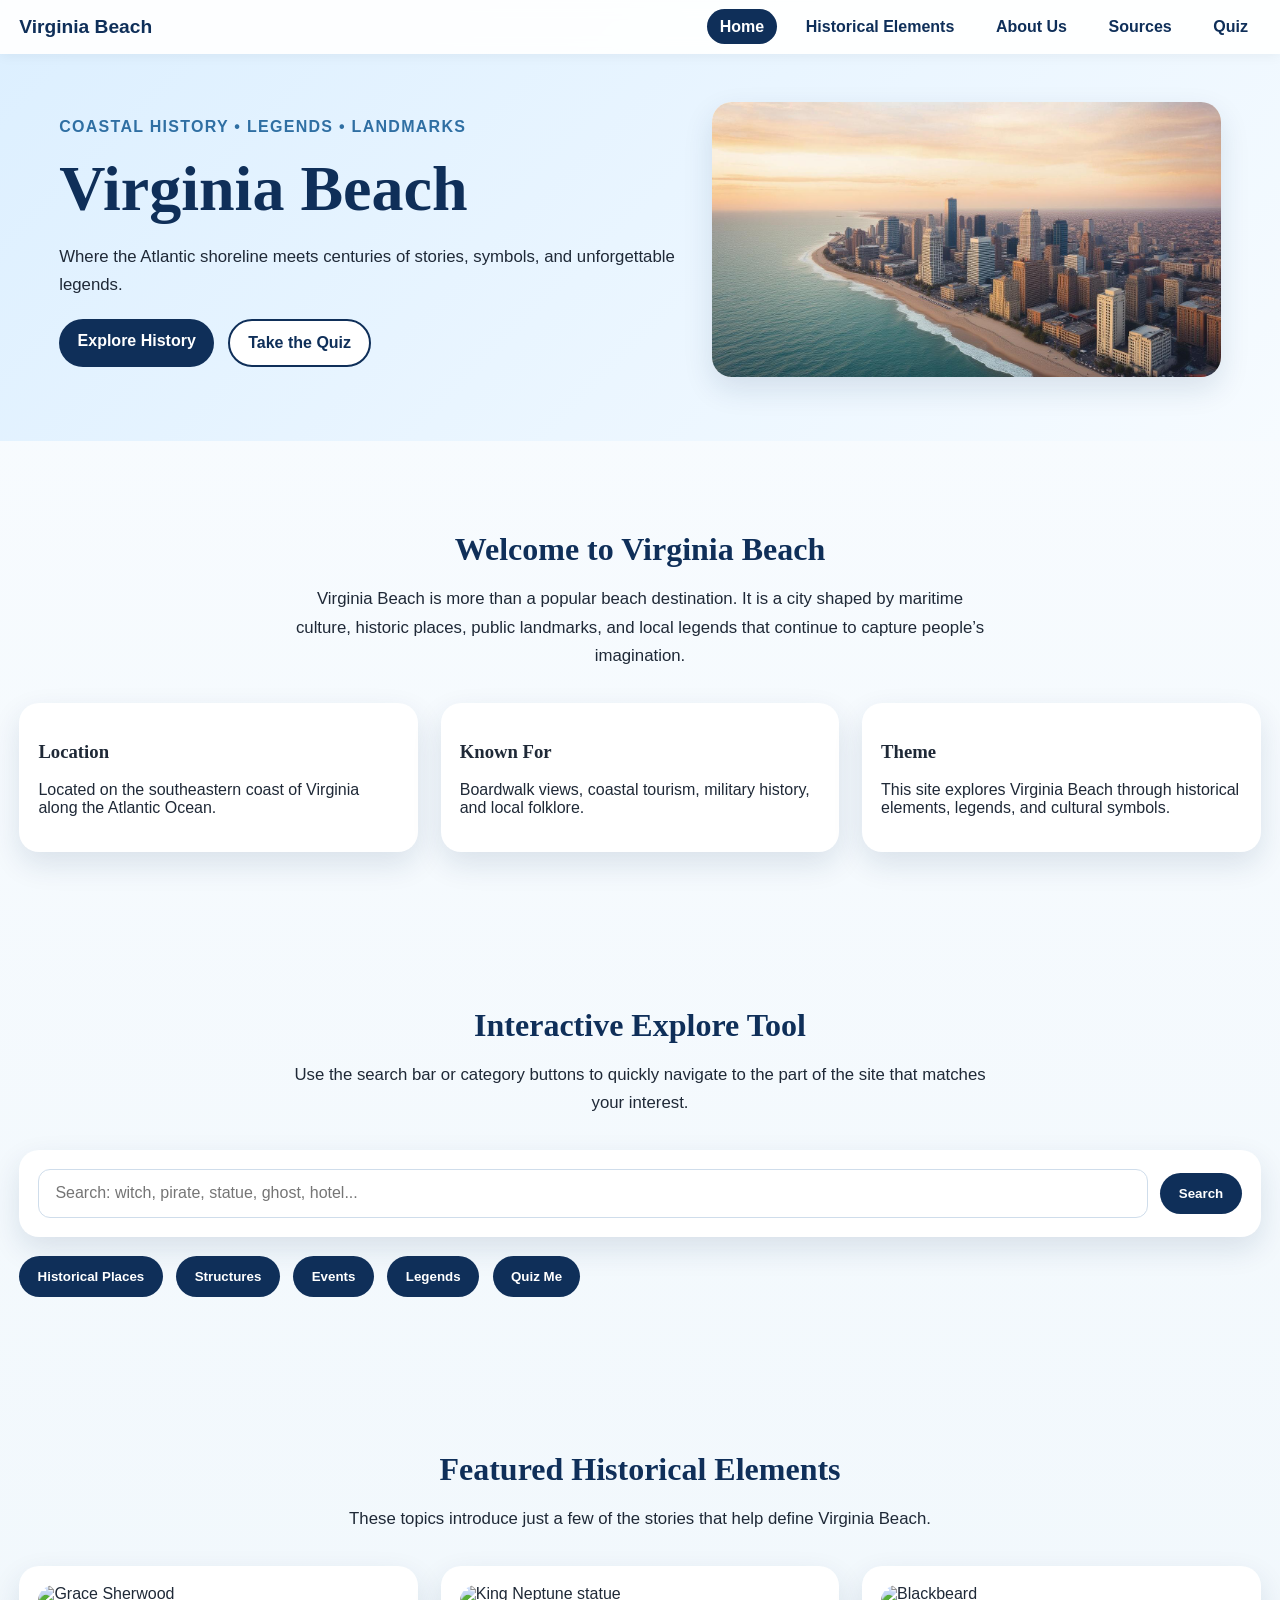
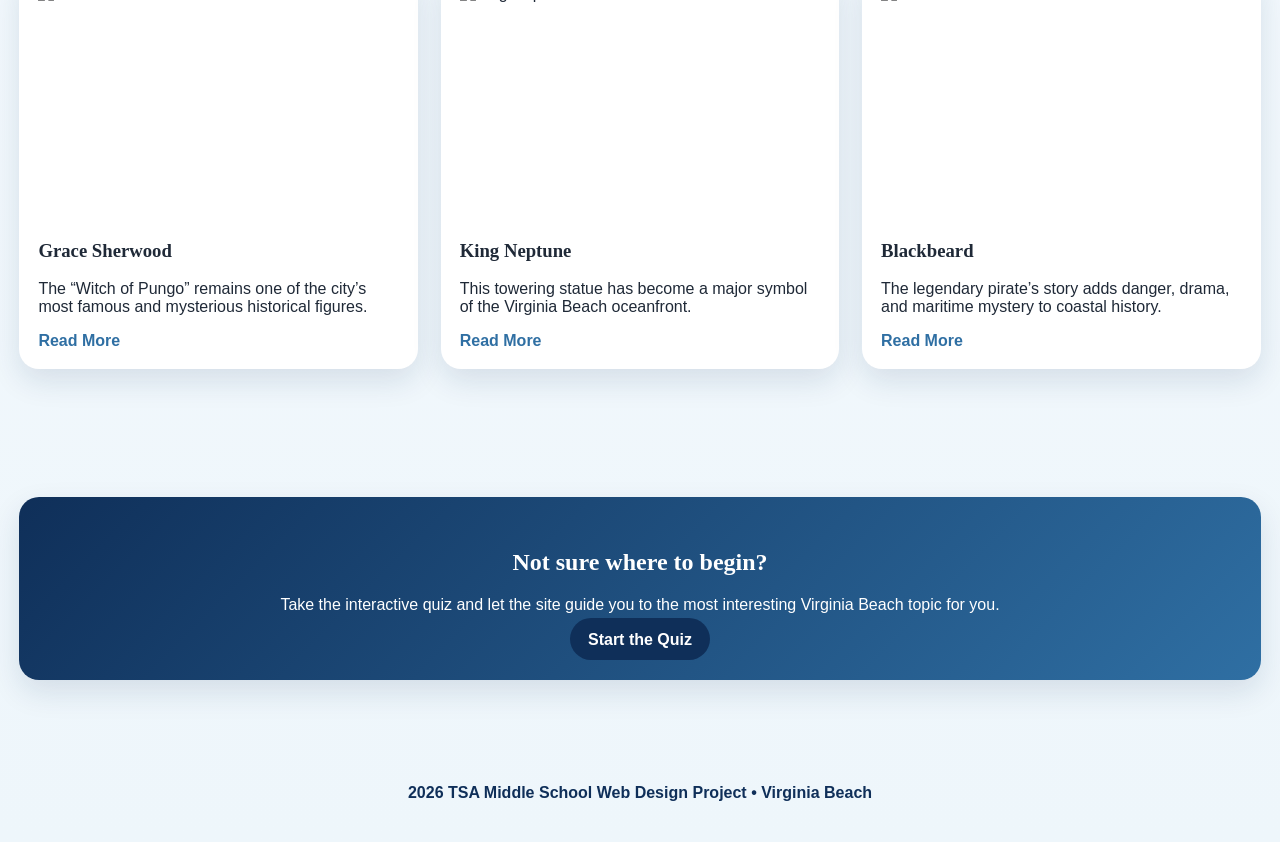
==== html/index.html @ ebc377e8 "changes" ====
<!DOCTYPE html>
<html lang="en">
<head>
  <meta charset="UTF-8" />
  <meta name="viewport" content="width=device-width, initial-scale=1.0" />
  <title>Virginia Beach | Home</title>
  <link rel="stylesheet" href="../css/styles.css" />
</head>
<body>
  <header class="site-header">
    <nav class="navbar">
      <a class="logo" href="index.html">Virginia Beach</a>
      <button class="menu-toggle" aria-label="Open menu">☰</button>
      <ul class="nav-links">
        <li><a href="index.html" class="active">Home</a></li>
        <li><a href="historical-elements.html">Historical Elements</a></li>
        <li><a href="about.html">About Us</a></li>
        <li><a href="sources.html">Sources</a></li>
        <li><a href="quiz.html">Quiz</a></li>
      </ul>
    </nav>

    <section class="hero">
      <div class="hero-text">
        <p class="eyebrow">Coastal History • Legends • Landmarks</p>
        <h1>Virginia Beach</h1>
        <p class="hero-subtitle">
          Where the Atlantic shoreline meets centuries of stories, symbols, and unforgettable legends.
        </p>
        <div class="hero-buttons">
          <a class="btn primary" href="historical-elements.html">Explore History</a>
          <a class="btn secondary" href="quiz.html">Take the Quiz</a>
        </div>
      </div>

      <div class="hero-image-card">
    <img src="../images/VA_Beach_Image.jpg" alt="Virginia Beach oceanfront view">
</div>
  </header>

  <main>
    <section class="section">
      <div class="section-heading">
        <h2>Welcome to Virginia Beach</h2>
        <p>
          Virginia Beach is more than a popular beach destination. It is a city shaped by maritime culture,
          historic places, public landmarks, and local legends that continue to capture people’s imagination.
        </p>
      </div>

      <div class="quick-facts-grid">
        <article class="fact-card">
          <h3>Location</h3>
          <p>Located on the southeastern coast of Virginia along the Atlantic Ocean.</p>
        </article>

        <article class="fact-card">
          <h3>Known For</h3>
          <p>Boardwalk views, coastal tourism, military history, and local folklore.</p>
        </article>

        <article class="fact-card">
          <h3>Theme</h3>
          <p>This site explores Virginia Beach through historical elements, legends, and cultural symbols.</p>
        </article>
      </div>
    </section>

    <section class="section">
      <div class="section-heading">
        <h2>Interactive Explore Tool</h2>
        <p>
          Use the search bar or category buttons to quickly navigate to the part of the site that matches your interest.
        </p>
      </div>

      <div class="search-box card">
        <input id="searchInput" type="text" placeholder="Search: witch, pirate, statue, ghost, hotel..." />
        <button id="searchBtn" class="btn primary" type="button">Search</button>
      </div>

      <div class="category-buttons">
        <button class="filter-btn" data-target="historical-elements.html#places">Historical Places</button>
        <button class="filter-btn" data-target="historical-elements.html#structures">Structures</button>
        <button class="filter-btn" data-target="historical-elements.html#events">Events</button>
        <button class="filter-btn" data-target="historical-elements.html#legends">Legends</button>
        <button class="filter-btn" data-target="quiz.html">Quiz Me</button>
      </div>
    </section>

    <section class="section">
      <div class="section-heading">
        <h2>Featured Historical Elements</h2>
        <p>These topics introduce just a few of the stories that help define Virginia Beach.</p>
      </div>

      <div class="card-grid three-up">
        <article class="feature-card">
          <img src="images/grace-sherwood.jpg" alt="Grace Sherwood" />
          <div class="card-body">
            <h3>Grace Sherwood</h3>
            <p>The “Witch of Pungo” remains one of the city’s most famous and mysterious historical figures.</p>
            <a href="historical-elements.html#grace-sherwood" class="text-link">Read More</a>
          </div>
        </article>

        <article class="feature-card">
          <img src="images/king-neptune.jpg" alt="King Neptune statue" />
          <div class="card-body">
            <h3>King Neptune</h3>
            <p>This towering statue has become a major symbol of the Virginia Beach oceanfront.</p>
            <a href="historical-elements.html#king-neptune" class="text-link">Read More</a>
          </div>
        </article>

        <article class="feature-card">
          <img src="images/blackbeard.jpg" alt="Blackbeard" />
          <div class="card-body">
            <h3>Blackbeard</h3>
            <p>The legendary pirate’s story adds danger, drama, and maritime mystery to coastal history.</p>
            <a href="historical-elements.html#blackbeard" class="text-link">Read More</a>
          </div>
        </article>
      </div>
    </section>

    <section class="section">
      <div class="cta-content">
        <h2>Not sure where to begin?</h2>
        <p>Take the interactive quiz and let the site guide you to the most interesting Virginia Beach topic for you.</p>
        <a class="btn primary" href="quiz.html">Start the Quiz</a>
      </div>
    </section>
  </main>

  <footer class="site-footer">
    <p>2026 TSA Middle School Web Design Project • Virginia Beach</p>
  </footer>

  <script src="../js/script.js"></script>
</body>
</html>
---- css/styles.css ----
:root {
  --navy: #0f2f59;
  --blue: #2f6fa3;
  --light-blue: #eaf4ff;
  --white: #ffffff;
  --text: #1f2937;
  --shadow: 0 12px 30px rgba(15, 47, 89, 0.12);
  --radius: 20px;
}

* {
  box-sizing: border-box;
}

html {
  scroll-behavior: smooth;
}

body {
  margin: 0;
  color: var(--text);
  background: linear-gradient(to bottom, #f9fcff, #eef6fb);
}

body {
  font-family: 'Poppins', sans-serif;
}

h1, h2, h3 {
  font-family: 'Playfair Display', serif;
}

img {
  max-width: 100%;
  display: block;
}

.site-header {
  background: linear-gradient(135deg, #dcefff, #f6fbff);
}

.navbar {
  display: flex;
  justify-content: space-between;
  align-items: center;
  padding: 1rem 1.2rem;
  position: sticky;
  top: 0;
  background: rgba(255,255,255,0.92);
  backdrop-filter: blur(8px);
  z-index: 1000;
  box-shadow: 0 2px 12px rgba(0,0,0,0.05);
}

.logo {
  text-decoration: none;
  font-weight: 700;
  font-size: 1.2rem;
  color: var(--navy);
}

.nav-links {
  display: flex;
  list-style: none;
  gap: 1rem;
  padding: 0;
  margin: 0;
}

.nav-links a {
  text-decoration: none;
  color: var(--navy);
  font-weight: 600;
  padding: 0.55rem 0.8rem;
  border-radius: 999px;
}

.nav-links a:hover,
.nav-links a.active {
  background: var(--navy);
  color: var(--white);
}

.menu-toggle {
  display: none;
  background: none;
  border: none;
  font-size: 1.6rem;
  color: var(--navy);
  cursor: pointer;
}

.hero {
  display: grid;
  grid-template-columns: 1.1fr 0.9fr;
  gap: 2rem;
  align-items: start;
  padding: 3rem 1.2rem 4rem;
  max-width: 1200px;
  margin: 0 auto;
}

.hero-text h1,
.page-banner h1 {
  margin: 0 0 0.75rem;
  font-size: clamp(2.4rem, 5vw, 4.5rem);
  color: var(--navy);
}

.eyebrow {
  text-transform: uppercase;
  letter-spacing: 0.08em;
  color: var(--blue);
  font-weight: 700;
}

.hero-subtitle,
.page-banner p,
.section-heading p {
  font-size: 1.05rem;
  line-height: 1.7;
}

.hero-image-card,
.quiz-card,
.search-box.card,
.story-card,
.fact-card,
.feature-card,
.simple-card {
  background: var(--white);
  border-radius: var(--radius);
  box-shadow: var(--shadow);
}

.hero-image-card {
  overflow: hidden;
}

.hero-image-card img {
  width: 100%;
  height: auto;
  object-fit: cover;
}

.hero-buttons,
.category-buttons,
.quiz-options {
  display: flex;
  flex-wrap: wrap;
  gap: 0.85rem;
  margin-top: 1.2rem;
}

.btn,
.filter-btn,
.quiz-option {
  border: none;
  cursor: pointer;
  border-radius: 999px;
  padding: 0.8rem 1.15rem;
  font-weight: 700;
  text-decoration: none;
  transition: transform 0.2s ease;
}

.btn:hover,
.filter-btn:hover,
.quiz-option:hover {
  transform: translateY(-2px);
}

.btn.primary,
.filter-btn,
.quiz-option {
  background: var(--navy);
  color: var(--white);
}

.btn.secondary {
  background: var(--white);
  color: var(--navy);
  border: 2px solid var(--navy);
}

.section {
  margin: 0 auto;
  padding: 4rem 1.2rem;
}

.section {
  max-width: 1400px;
}

.card-grid {
  gap: 1rem;
}

.five-grid {
  grid-template-columns: repeat(3, minmax(0, 1fr));
}

.alt-section {
  background: rgba(234, 244, 255, 0.55);
}

.narrow {
  max-width: 900px;
}

.section-heading {
  text-align: center;
  max-width: 700px;
  margin: 0 auto 2rem;
}

.section-heading h2 {
  color: var(--navy);
  font-size: 2rem;
  margin-bottom: 0.5rem;
}

.quick-facts-grid,
.card-grid {
  display: grid;
  gap: 1.4rem;
}

.quick-facts-grid,
.three-up {
  grid-template-columns: repeat(3, minmax(0, 1fr));
}


.two-up {
  grid-template-columns: repeat(2, minmax(0, 1fr));
}

.four-grid {
  grid-template-columns: repeat(4, minmax(0, 1fr));
}

.fact-card,
.story-card,
.feature-card,
.simple-card,
.quiz-card,
.search-box.card,
.category-card {
  padding: 1.2rem;
}

.feature-card,
.story-card {
  overflow: hidden;
}

.story-card {
  opacity: 0;
  transform: translateY(20px);
  animation: fadeUp 0.6s ease forwards;
}

@keyframes fadeUp {
  to {
    opacity: 1;
    transform: translateY(0);
  }
}

.card-body {
  padding-top: 1rem;
}

.text-link {
  color: var(--blue);
  font-weight: 700;
  text-decoration: none;
}

.search-box {
  display: flex;
  gap: 0.8rem;
  align-items: center;
}

.search-box input {
  flex: 1;
  padding: 0.9rem 1rem;
  border-radius: 12px;
  border: 1px solid #cfddeb;
  font-size: 1rem;
}

.cta-content {
  background: linear-gradient(135deg, var(--navy), var(--blue));
  color: var(--white);
  border-radius: var(--radius);
  padding: 2rem;
  text-align: center;
  box-shadow: var(--shadow);
}

.page-banner {
  max-width: 900px;
  margin: 0 auto;
  padding: 2.5rem 1.2rem 3rem;
  text-align: center;
}

.story-card img,
.feature-card img {
  width: 100%;
  height: 220px;
  object-fit: cover;
  border-radius: 16px;
}

.source-list {
  line-height: 1.9;
  padding-left: 1.2rem;
}

.quiz-result {
  margin-top: 1.5rem;
  padding: 1rem;
  background: var(--light-blue);
  border-radius: 16px;
}

.site-footer {
  text-align: center;
  padding: 1.5rem;
  color: var(--navy);
  font-weight: 600;
}

.category-card {
  background: white;
  border-radius: 20px;
  text-align: center;
  box-shadow: 0 10px 25px rgba(0,0,0,0.1);
  transition: 0.3s;
}

.category-card:hover {
  transform: translateY(-8px);
}

.category-card img {
  width: 100%;
  height: 180px;
  object-fit: cover;
  border-radius: 15px;
}

.category-card h3 {
  margin: 15px 0 5px;
  color: #0f2f59;
}

.category-card a {
  display: inline-block;
  margin-top: 10px;
  text-decoration: none;
  color: #2f6fa3;
  font-weight: bold;
}

@media (max-width: 900px) {
  .hero,
  .quick-facts-grid,
  .three-up,
  .two-up,
  .four-grid {
    grid-template-columns: 1fr;
  }

  .search-box {
    flex-direction: column;
    align-items: stretch;
  }
}

@media (max-width: 768px) {
  .menu-toggle {
    display: block;
  }

  .nav-links {
    display: none;
    position: absolute;
    top: 72px;
    right: 16px;
    flex-direction: column;
    background: var(--white);
    width: min(260px, 80vw);
    padding: 1rem;
    border-radius: 18px;
    box-shadow: var(--shadow);
  }

  .nav-links.show {
    display: flex;
  }

  .hero {
    padding-top: 2rem;
  }
}

.centered-heading {
  text-align: center;
  margin: 0 auto 2rem;
}

.story-section {
  padding-top: 2rem;
  padding-bottom: 2rem;
}

.story-row-alt {
  display: grid;
  grid-template-columns: 1fr 1fr;
  gap: 2rem;
  align-items: center;
  max-width: 1200px;
  margin: 0 auto;
}

.story-row-alt.reverse .story-image-block {
  order: 2;
}

.story-row-alt.reverse .story-text-block {
  order: 1;
}

.story-image-block img {
  width: 100%;
  border-radius: 20px;
  box-shadow: var(--shadow);
  object-fit: cover;
}

.story-text-block h2 {
  color: var(--navy);
  margin-top: 0;
  margin-bottom: 1rem;
}

.story-text-block p {
  line-height: 1.8;
  margin-bottom: 1rem;
}

.fact-highlight {
  background: linear-gradient(135deg, var(--light-blue), #f8fbff);
  border-radius: 20px;
  padding: 1.5rem;
  box-shadow: var(--shadow);
  text-align: center;
}

.fact-highlight h3 {
  color: var(--navy);
  margin-top: 0;
}

@media (max-width: 900px) {
  .story-row-alt {
    grid-template-columns: 1fr;
  }

  .story-row-alt.reverse .story-image-block,
  .story-row-alt.reverse .story-text-block {
    order: unset;
  }
}

.back-button-container {
  max-width: 1200px;
  margin: 1rem auto 0;
  padding: 0 1.2rem;
}

.back-btn {
  display: inline-block;
  text-decoration: none;
  color: var(--navy);
  font-weight: 600;
  padding: 0.5rem 0.9rem;
  border-radius: 999px;
  border: 2px solid var(--navy);
  transition: 0.3s;
}

.back-btn:hover {
  background: var(--navy);
  color: var(--white);
}
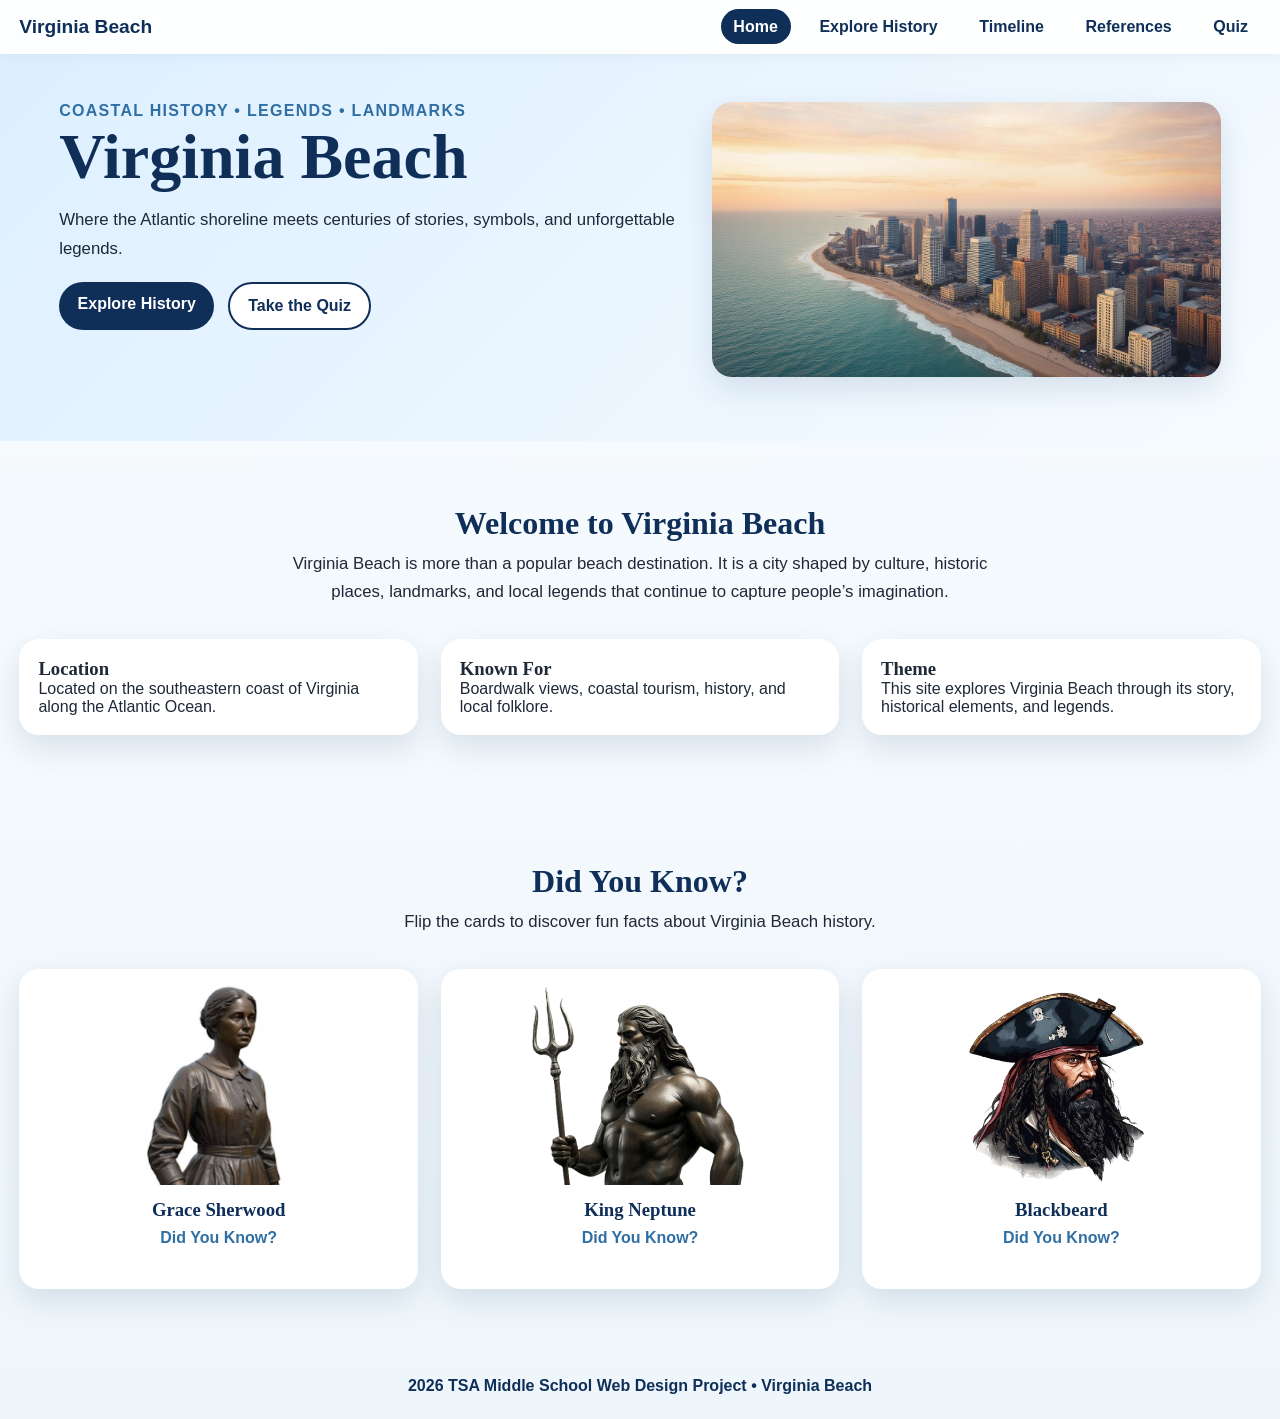
==== commit 4ce52767: "changes" ====
--- a/html/index.html
+++ b/html/index.html
@@ -13,9 +13,9 @@
       <button class="menu-toggle" aria-label="Open menu">☰</button>
       <ul class="nav-links">
         <li><a href="index.html" class="active">Home</a></li>
-        <li><a href="historical-elements.html">Historical Elements</a></li>
-        <li><a href="about.html">About Us</a></li>
-        <li><a href="sources.html">Sources</a></li>
+        <li><a href="historical-elements.html">Explore History</a></li>
+        <li><a href="timeline.html">Timeline</a></li>
+        <li><a href="references.html">References</a></li>
         <li><a href="quiz.html">Quiz</a></li>
       </ul>
     </nav>
@@ -34,8 +34,9 @@
       </div>
 
       <div class="hero-image-card">
-    <img src="../images/VA_Beach_Image.jpg" alt="Virginia Beach oceanfront view">
-</div>
+        <img src="../images/VA_Beach_Image.jpg" alt="Virginia Beach oceanfront view">
+      </div>
+    </section>
   </header>
 
   <main>
@@ -43,8 +44,8 @@
       <div class="section-heading">
         <h2>Welcome to Virginia Beach</h2>
         <p>
-          Virginia Beach is more than a popular beach destination. It is a city shaped by maritime culture,
-          historic places, public landmarks, and local legends that continue to capture people’s imagination.
+          Virginia Beach is more than a popular beach destination. It is a city shaped by culture,
+          historic places, landmarks, and local legends that continue to capture people’s imagination.
         </p>
       </div>
 
@@ -56,82 +57,75 @@
 
         <article class="fact-card">
           <h3>Known For</h3>
-          <p>Boardwalk views, coastal tourism, military history, and local folklore.</p>
+          <p>Boardwalk views, coastal tourism, history, and local folklore.</p>
         </article>
 
         <article class="fact-card">
           <h3>Theme</h3>
-          <p>This site explores Virginia Beach through historical elements, legends, and cultural symbols.</p>
+          <p>This site explores Virginia Beach through its story, historical elements, and legends.</p>
         </article>
       </div>
     </section>
+  </main>
 
-    <section class="section">
-      <div class="section-heading">
-        <h2>Interactive Explore Tool</h2>
-        <p>
-          Use the search bar or category buttons to quickly navigate to the part of the site that matches your interest.
-        </p>
+  <section class="section">
+  <div class="section-heading">
+    <h2>Did You Know?</h2>
+    <p>Flip the cards to discover fun facts about Virginia Beach history.</p>
+  </div>
+
+  <div class="didyouknow-grid">
+
+    <div class="flip-card">
+      <div class="flip-card-inner">
+        <div class="flip-card-front">
+          <img src="../images/Grace_Sherwood.jpg" alt="Grace Sherwood">
+          <h3>Grace Sherwood</h3>
+          <p>Did You Know?</p>
+        </div>
+        <div class="flip-card-back">
+          <h3>Grace Sherwood</h3>
+          <p>
+            Grace Sherwood was known as the “Witch of Pungo.” She became one of the most famous legends in Virginia Beach history.
+          </p>
+        </div>
       </div>
+    </div>
 
-      <div class="search-box card">
-        <input id="searchInput" type="text" placeholder="Search: witch, pirate, statue, ghost, hotel..." />
-        <button id="searchBtn" class="btn primary" type="button">Search</button>
+    <div class="flip-card">
+      <div class="flip-card-inner">
+        <div class="flip-card-front">
+          <img src="../images/King_Neptune.jpg" alt="King Neptune statue">
+          <h3>King Neptune</h3>
+          <p>Did You Know?</p>
+        </div>
+        <div class="flip-card-back">
+          <h3>King Neptune</h3>
+          <p>
+            The King Neptune statue is over 34 feet tall and weighs more than 12 tons, making it one of the most recognizable landmarks in Virginia Beach.
+          </p>
+        </div>
       </div>
+    </div>
 
-      <div class="category-buttons">
-        <button class="filter-btn" data-target="historical-elements.html#places">Historical Places</button>
-        <button class="filter-btn" data-target="historical-elements.html#structures">Structures</button>
-        <button class="filter-btn" data-target="historical-elements.html#events">Events</button>
-        <button class="filter-btn" data-target="historical-elements.html#legends">Legends</button>
-        <button class="filter-btn" data-target="quiz.html">Quiz Me</button>
+    <div class="flip-card">
+      <div class="flip-card-inner">
+        <div class="flip-card-front">
+          <img src="../images/Blackbeard.jpg" alt="Blackbeard">
+          <h3>Blackbeard</h3>
+          <p>Did You Know?</p>
+        </div>
+        <div class="flip-card-back">
+          <h3>Blackbeard</h3>
+          <p>
+            Blackbeard was one of the most feared pirates of the early 1700s, and his story is still connected to coastal legends in Virginia.
+          </p>
+        </div>
       </div>
-    </section>
+    </div>
 
-    <section class="section">
-      <div class="section-heading">
-        <h2>Featured Historical Elements</h2>
-        <p>These topics introduce just a few of the stories that help define Virginia Beach.</p>
-      </div>
-
-      <div class="card-grid three-up">
-        <article class="feature-card">
-          <img src="images/grace-sherwood.jpg" alt="Grace Sherwood" />
-          <div class="card-body">
-            <h3>Grace Sherwood</h3>
-            <p>The “Witch of Pungo” remains one of the city’s most famous and mysterious historical figures.</p>
-            <a href="historical-elements.html#grace-sherwood" class="text-link">Read More</a>
-          </div>
-        </article>
-
-        <article class="feature-card">
-          <img src="images/king-neptune.jpg" alt="King Neptune statue" />
-          <div class="card-body">
-            <h3>King Neptune</h3>
-            <p>This towering statue has become a major symbol of the Virginia Beach oceanfront.</p>
-            <a href="historical-elements.html#king-neptune" class="text-link">Read More</a>
-          </div>
-        </article>
-
-        <article class="feature-card">
-          <img src="images/blackbeard.jpg" alt="Blackbeard" />
-          <div class="card-body">
-            <h3>Blackbeard</h3>
-            <p>The legendary pirate’s story adds danger, drama, and maritime mystery to coastal history.</p>
-            <a href="historical-elements.html#blackbeard" class="text-link">Read More</a>
-          </div>
-        </article>
-      </div>
-    </section>
-
-    <section class="section">
-      <div class="cta-content">
-        <h2>Not sure where to begin?</h2>
-        <p>Take the interactive quiz and let the site guide you to the most interesting Virginia Beach topic for you.</p>
-        <a class="btn primary" href="quiz.html">Start the Quiz</a>
-      </div>
-    </section>
-  </main>
+  </div>
+</section>
 
   <footer class="site-footer">
     <p>2026 TSA Middle School Web Design Project • Virginia Beach</p>
--- a/css/styles.css
+++ b/css/styles.css
@@ -9,6 +9,8 @@
 }
 
 * {
+  margin: 0;
+  padding: 0;
   box-sizing: border-box;
 }
 
@@ -90,6 +92,90 @@
   cursor: pointer;
 }
 
+.category-card img {
+  object-fit: contain;
+  background: #f8fbff;
+  padding: 10px;
+}
+
+.didyouknow-grid {
+  display: grid;
+  grid-template-columns: repeat(3, 1fr);
+  gap: 1.4rem;
+}
+
+.flip-card {
+  background: transparent;
+  height: 320px;
+  perspective: 1000px;
+}
+
+.flip-card-inner {
+  position: relative;
+  width: 100%;
+  height: 100%;
+  transition: transform 0.7s;
+  transform-style: preserve-3d;
+}
+
+.flip-card:hover .flip-card-inner {
+  transform: rotateY(180deg);
+}
+
+.flip-card-front,
+.flip-card-back {
+  position: absolute;
+  width: 100%;
+  height: 100%;
+  border-radius: 20px;
+  backface-visibility: hidden;
+  box-shadow: var(--shadow);
+  overflow: hidden;
+  background: var(--white);
+  padding: 1rem;
+}
+
+.flip-card-front {
+  text-align: center;
+}
+
+.flip-card-front img {
+  width: 100%;
+  height: 180px;
+  object-fit: cover;
+  border-radius: 15px;
+  margin-bottom: 12px;
+}
+
+.flip-card-front h3,
+.flip-card-back h3 {
+  color: var(--navy);
+  margin: 0.5rem 0;
+}
+
+.flip-card-front p {
+  color: var(--blue);
+  font-weight: 600;
+}
+
+.flip-card-back {
+  transform: rotateY(180deg);
+  display: flex;
+  flex-direction: column;
+  justify-content: center;
+  text-align: center;
+}
+
+.flip-card-back p {
+  line-height: 1.6;
+}
+
+@media (max-width: 900px) {
+  .didyouknow-grid {
+    grid-template-columns: 1fr;
+  }
+}
+
 .hero {
   display: grid;
   grid-template-columns: 1.1fr 0.9fr;
@@ -354,7 +440,7 @@
   border-radius: 15px;
 }
 
-.category-card h3 {
+ .category-card h3 {
   margin: 15px 0 5px;
   color: #0f2f59;
 }
@@ -498,4 +584,44 @@
 .back-btn:hover {
   background: var(--navy);
   color: var(--white);
+}
+.flip-card-front img {
+  width: 100%;
+  max-width: 400px;
+  height: 200px;
+  object-fit: contain;
+  margin: 0 auto 14px;
+  display: block;
+  align-items: center;
+}
+
+.story-row {
+  max-width: 1100px;
+  margin: 0 auto;
+  display: flex;
+  flex-direction: column;
+  gap: 30px;
+}
+
+.story-box {
+  width: 80%;
+  max-width: 900px;
+  margin: 0 auto;
+  padding: 25px;
+  background: var(--white);
+  border-radius: 20px;
+  box-shadow: var(--shadow);
+}
+
+.story-box{
+  margin-top: 20px;
+}
+
+.quiz-question-box {
+  margin-bottom: 20px;
+}
+
+.quiz-question-box label {
+  display: block;
+  margin-bottom: 8px;
 }
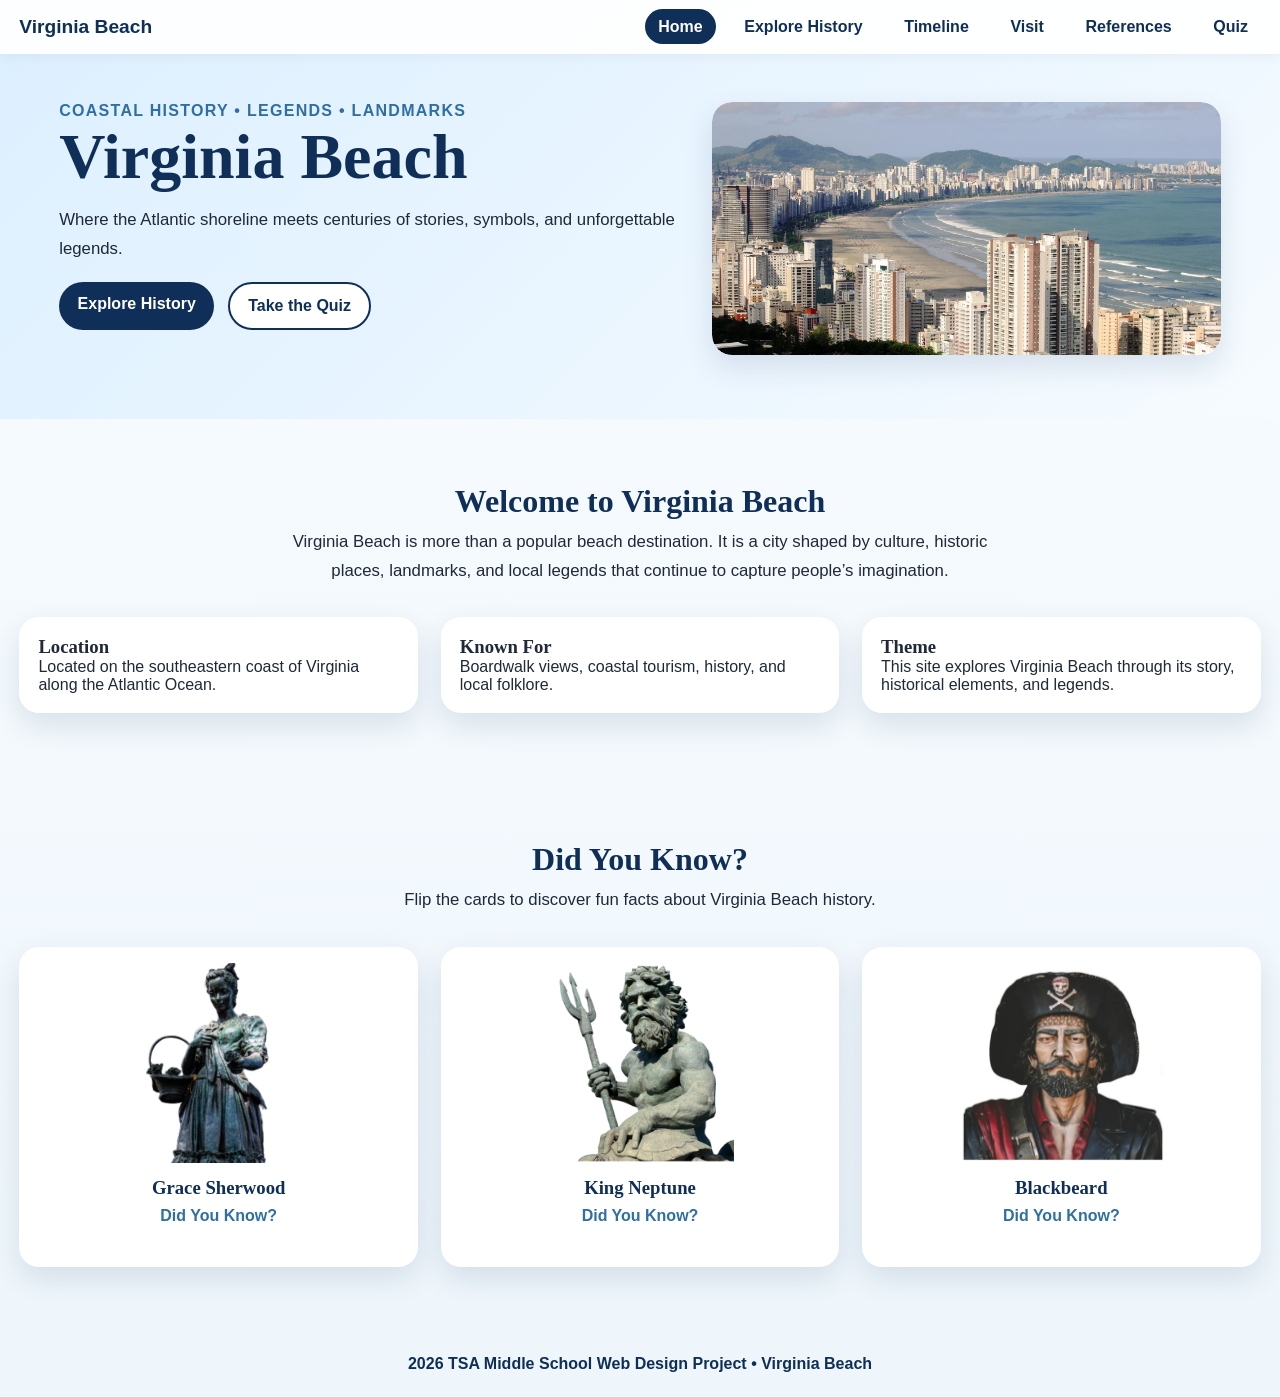
==== commit a102b8cc: "changes" ====
--- a/html/index.html
+++ b/html/index.html
@@ -15,6 +15,7 @@
         <li><a href="index.html" class="active">Home</a></li>
         <li><a href="historical-elements.html">Explore History</a></li>
         <li><a href="timeline.html">Timeline</a></li>
+        <li><a href="visit.html">Visit</a></li>
         <li><a href="references.html">References</a></li>
         <li><a href="quiz.html">Quiz</a></li>
       </ul>
--- a/css/styles.css
+++ b/css/styles.css
@@ -35,6 +35,7 @@
 img {
   max-width: 100%;
   display: block;
+  border-radius: 20px;
 }
 
 .site-header {
@@ -96,6 +97,7 @@
   object-fit: contain;
   background: #f8fbff;
   padding: 10px;
+  border-radius: 20px;
 }
 
 .didyouknow-grid {
@@ -145,6 +147,7 @@
   object-fit: cover;
   border-radius: 15px;
   margin-bottom: 12px;
+
 }
 
 .flip-card-front h3,
@@ -227,6 +230,7 @@
   width: 100%;
   height: auto;
   object-fit: cover;
+  border-radius: 20px;
 }
 
 .hero-buttons,
@@ -400,6 +404,7 @@
   height: 220px;
   object-fit: cover;
   border-radius: 16px;
+  object-fit: contain;
 }
 
 .source-list {
@@ -624,4 +629,37 @@
 .quiz-question-box label {
   display: block;
   margin-bottom: 8px;
+}
+
+.quiz-buttons {
+  display: flex;
+  justify-content: center;
+  gap: 15px;
+  margin-top: 20px;
+}
+
+.result-card {
+  background: linear-gradient(135deg, #eaf4ff, #f8fbff);
+  border-radius: 20px;
+  padding: 25px;
+  text-align: center;
+  box-shadow: var(--shadow);
+  margin-top: 20px;
+}
+
+.result-card h2 {
+  margin-bottom: 10px;
+  color: var(--navy);
+}
+
+.score-number {
+  font-size: 2.5rem;
+  font-weight: bold;
+  color: var(--blue);
+  margin: 10px 0;
+}
+
+.score-message {
+  font-size: 1.1rem;
+  color: var(--text);
 }
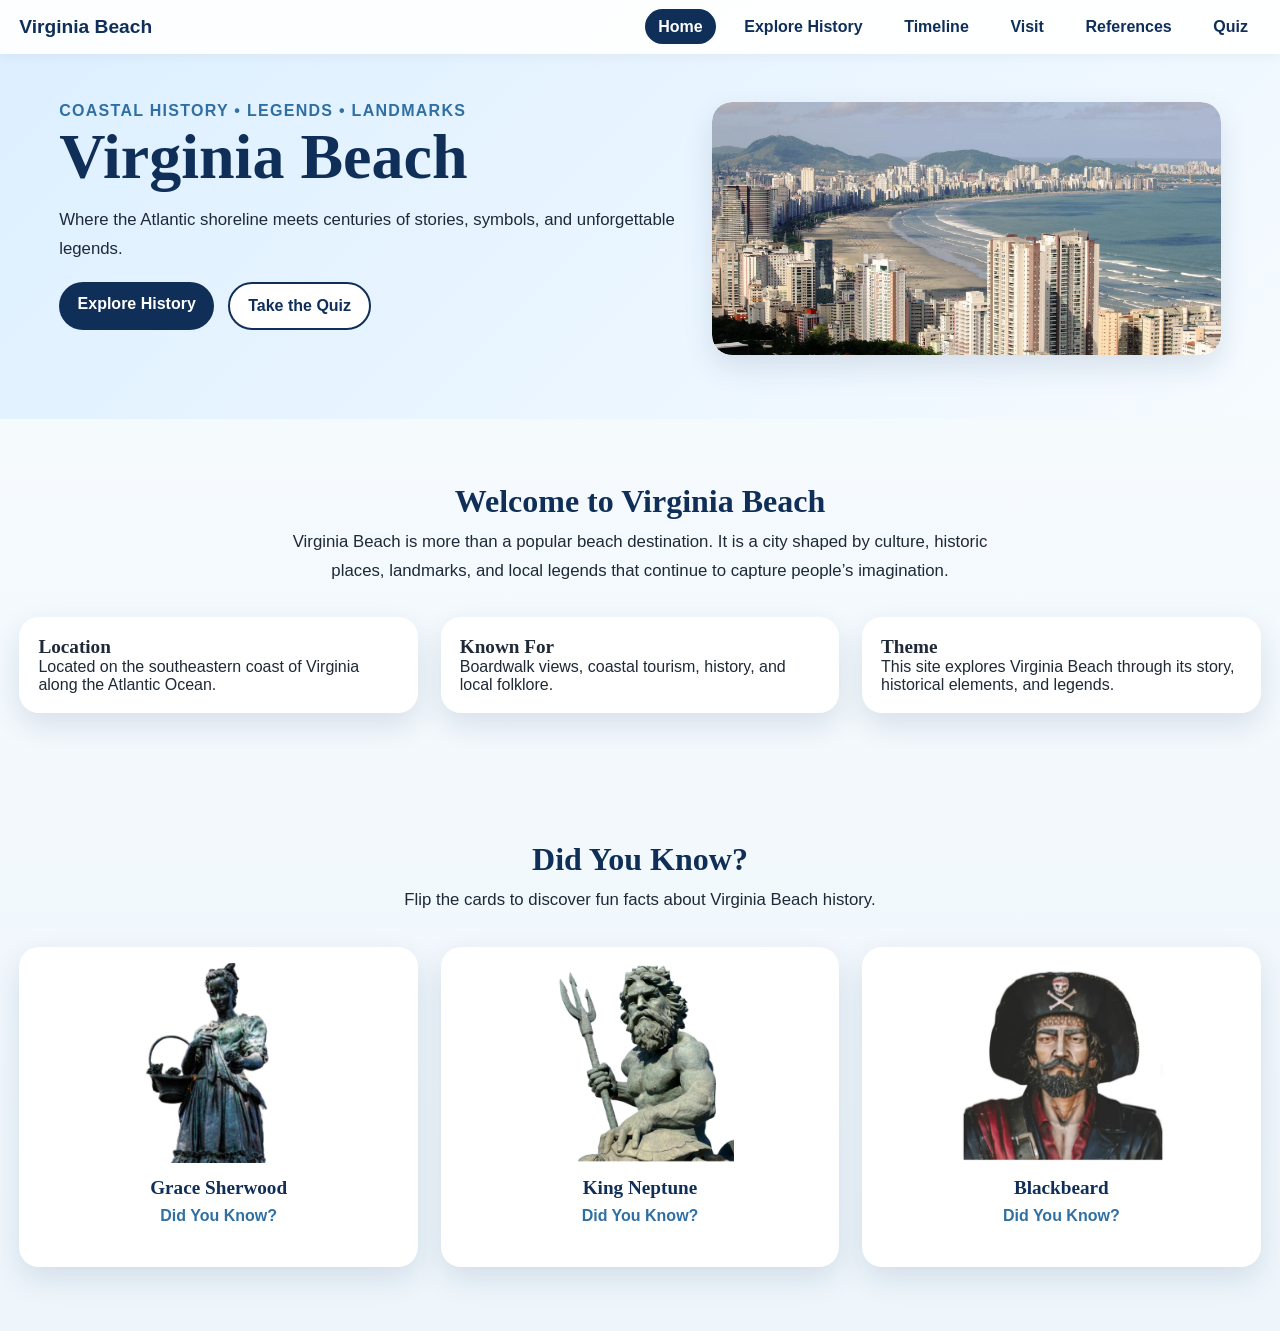
==== commit 2bb7a96e: "changes" ====
--- a/html/index.html
+++ b/html/index.html
@@ -128,10 +128,6 @@
   </div>
 </section>
 
-  <footer class="site-footer">
-    <p>2026 TSA Middle School Web Design Project • Virginia Beach</p>
-  </footer>
-
   <script src="../js/script.js"></script>
 </body>
 </html>
--- a/css/styles.css
+++ b/css/styles.css
@@ -30,6 +30,7 @@
 
 h1, h2, h3 {
   font-family: 'Playfair Display', serif;
+  font-size: 1.2rem;
 }
 
 img {
@@ -145,7 +146,7 @@
   width: 100%;
   height: 180px;
   object-fit: cover;
-  border-radius: 15px;
+  border-radius: 20px;
   margin-bottom: 12px;
 
 }
@@ -403,7 +404,7 @@
   width: 100%;
   height: 220px;
   object-fit: cover;
-  border-radius: 16px;
+  border-radius: 20px;
   object-fit: contain;
 }
 
@@ -442,7 +443,7 @@
   width: 100%;
   height: 180px;
   object-fit: cover;
-  border-radius: 15px;
+  border-radius: 20px;
 }
 
  .category-card h3 {
@@ -598,6 +599,7 @@
   margin: 0 auto 14px;
   display: block;
   align-items: center;
+  border-radius: 20px;
 }
 
 .story-row {
@@ -662,4 +664,8 @@
 .score-message {
   font-size: 1.1rem;
   color: var(--text);
+}
+
+.story-card p {
+  font-family: 'Lora', serif;
 }
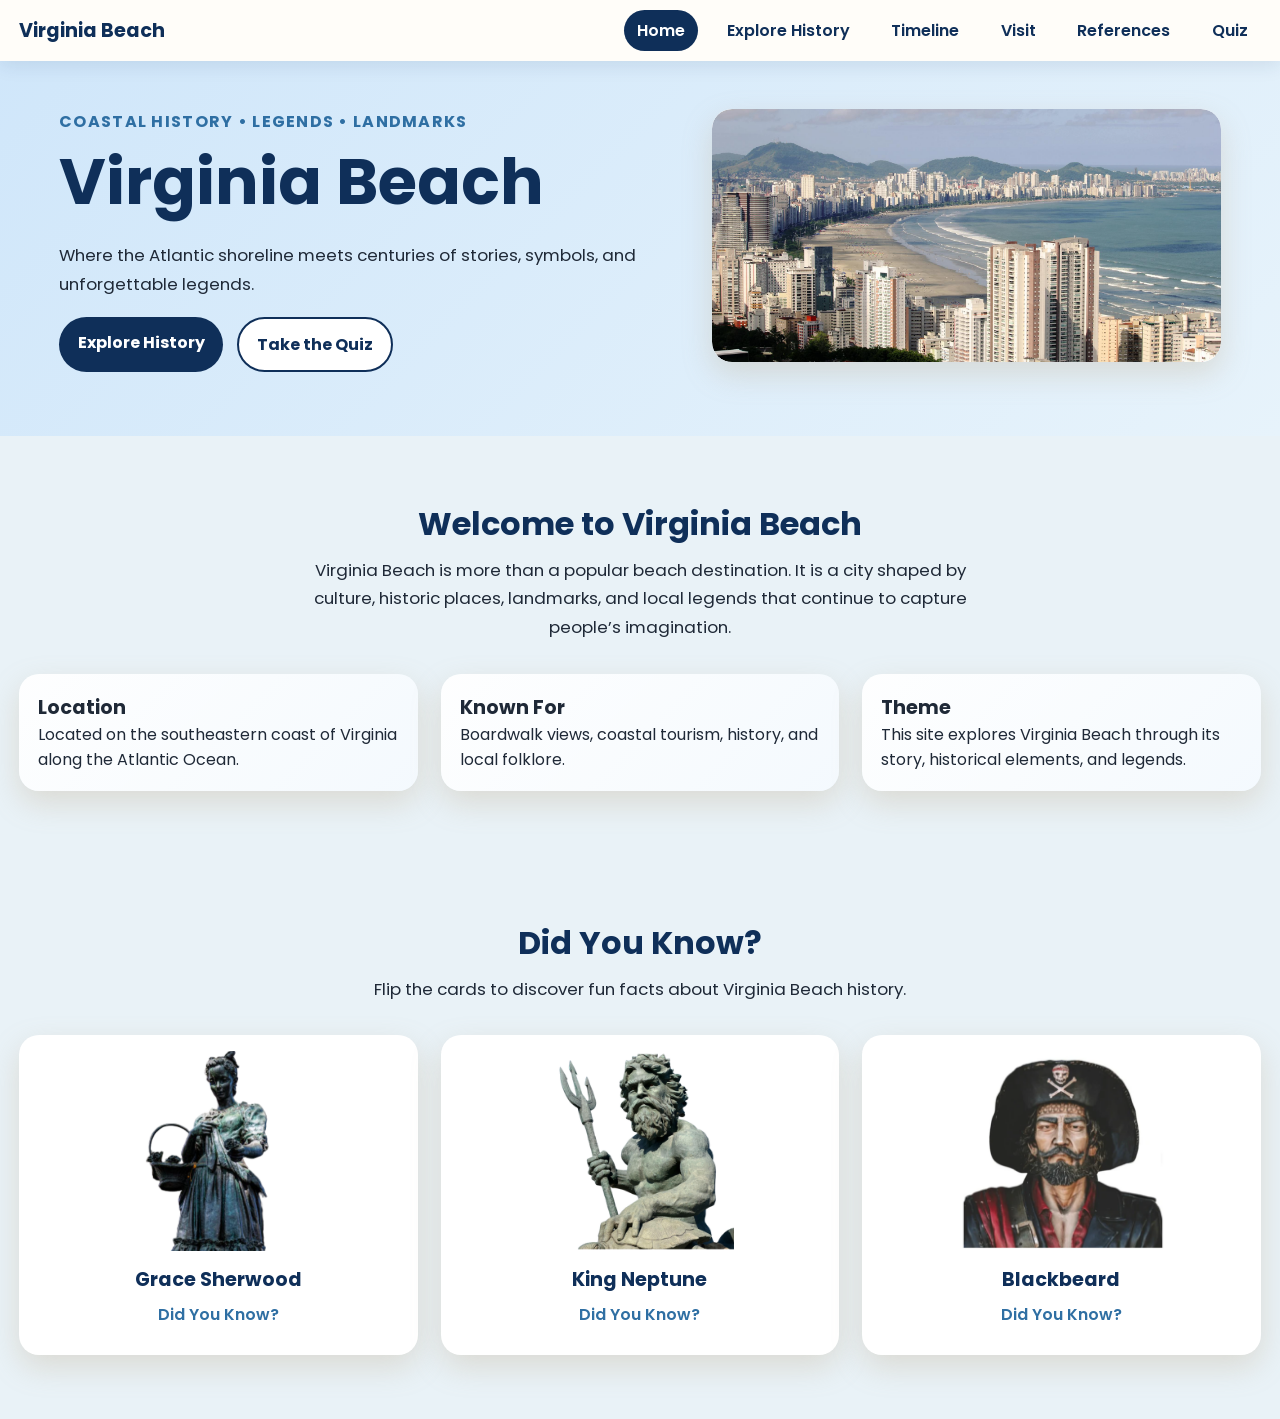
==== commit 7341964f: "changes" ====
--- a/html/index.html
+++ b/html/index.html
@@ -5,6 +5,7 @@
   <meta name="viewport" content="width=device-width, initial-scale=1.0" />
   <title>Virginia Beach | Home</title>
   <link rel="stylesheet" href="../css/styles.css" />
+  <link href="https://fonts.googleapis.com/css2?family=Poppins:wght@400;500;600;700&display=swap" rel="stylesheet">
 </head>
 <body>
   <header class="site-header">
--- a/css/styles.css
+++ b/css/styles.css
@@ -4,7 +4,7 @@
   --light-blue: #eaf4ff;
   --white: #ffffff;
   --text: #1f2937;
-  --shadow: 0 12px 30px rgba(15, 47, 89, 0.12);
+  --shadow: 0 12px 30px rgba(181, 156, 120, 0.27);
   --radius: 20px;
 }
 
@@ -21,7 +21,8 @@
 body {
   margin: 0;
   color: var(--text);
-  background: linear-gradient(to bottom, #f9fcff, #eef6fb);
+  background: #e9f2f7;
+  ;
 }
 
 body {
@@ -29,7 +30,7 @@
 }
 
 h1, h2, h3 {
-  font-family: 'Playfair Display', serif;
+  font-family: 'Poppins', sans-serif;
   font-size: 1.2rem;
 }
 
@@ -40,7 +41,7 @@
 }
 
 .site-header {
-  background: linear-gradient(135deg, #dcefff, #f6fbff);
+  background: linear-gradient(135deg, #cfe6fa, #e7f3fb);
 }
 
 .navbar {
@@ -50,10 +51,10 @@
   padding: 1rem 1.2rem;
   position: sticky;
   top: 0;
-  background: rgba(255,255,255,0.92);
+  background: #fffdf9;
   backdrop-filter: blur(8px);
   z-index: 1000;
-  box-shadow: 0 2px 12px rgba(0,0,0,0.05);
+  box-shadow: 0 4px 18px rgba(15, 47, 89, 0.10);
 }
 
 .logo {
@@ -218,7 +219,11 @@
 .fact-card,
 .feature-card,
 .simple-card {
-  background: var(--white);
+  background: linear-gradient(
+    135deg,
+    rgba(255,255,255,0.95),
+    rgba(245,250,255,0.92)
+  );
   border-radius: var(--radius);
   box-shadow: var(--shadow);
 }
@@ -292,7 +297,7 @@
 }
 
 .alt-section {
-  background: rgba(234, 244, 255, 0.55);
+  background: #fffdf9;
 }
 
 .narrow {
@@ -397,6 +402,7 @@
   margin: 0 auto;
   padding: 2.5rem 1.2rem 3rem;
   text-align: center;
+
 }
 
 .story-card img,
@@ -667,5 +673,67 @@
 }
 
 .story-card p {
-  font-family: 'Lora', serif;
+  font-family: 'Poppins', sans-serif;
+}
+
+/* For quiz boxes */
+
+.quiz-form {
+  max-width: 900px;
+  margin: 0 auto;
+}
+
+.quiz-question-box {
+  background: white;
+  padding: 24px;
+  margin-bottom: 22px;
+  border-radius: 20px;
+  box-shadow: var(--shadow);
+}
+
+.quiz-question-box h3 {
+  color: var(--navy);
+  margin-bottom: 15px;
+}
+
+.quiz-question-box label {
+  display: block;
+  background: #f8fbff;
+  padding: 12px 14px;
+  margin: 10px 0;
+  border-radius: 12px;
+  cursor: pointer;
+}
+
+.quiz-question-box label:hover {
+  background: var(--light-blue);
+}
+
+.quiz-question-box input {
+  margin-right: 8px;
+}
+
+.quiz-buttons {
+  display: flex;
+  justify-content: center;
+  gap: 15px;
+  margin-top: 25px;
+}
+
+.quiz-result-box {
+  margin: 25px auto 0;
+  max-width: 500px;
+  padding: 20px;
+  background: var(--light-blue);
+  color: var(--navy);
+  border-radius: 18px;
+  text-align: center;
+  font-weight: bold;
+  font-size: 1.2rem;
+}
+
+@media (max-width: 700px) {
+  .quiz-buttons {
+    flex-direction: column;
+  }
 }
